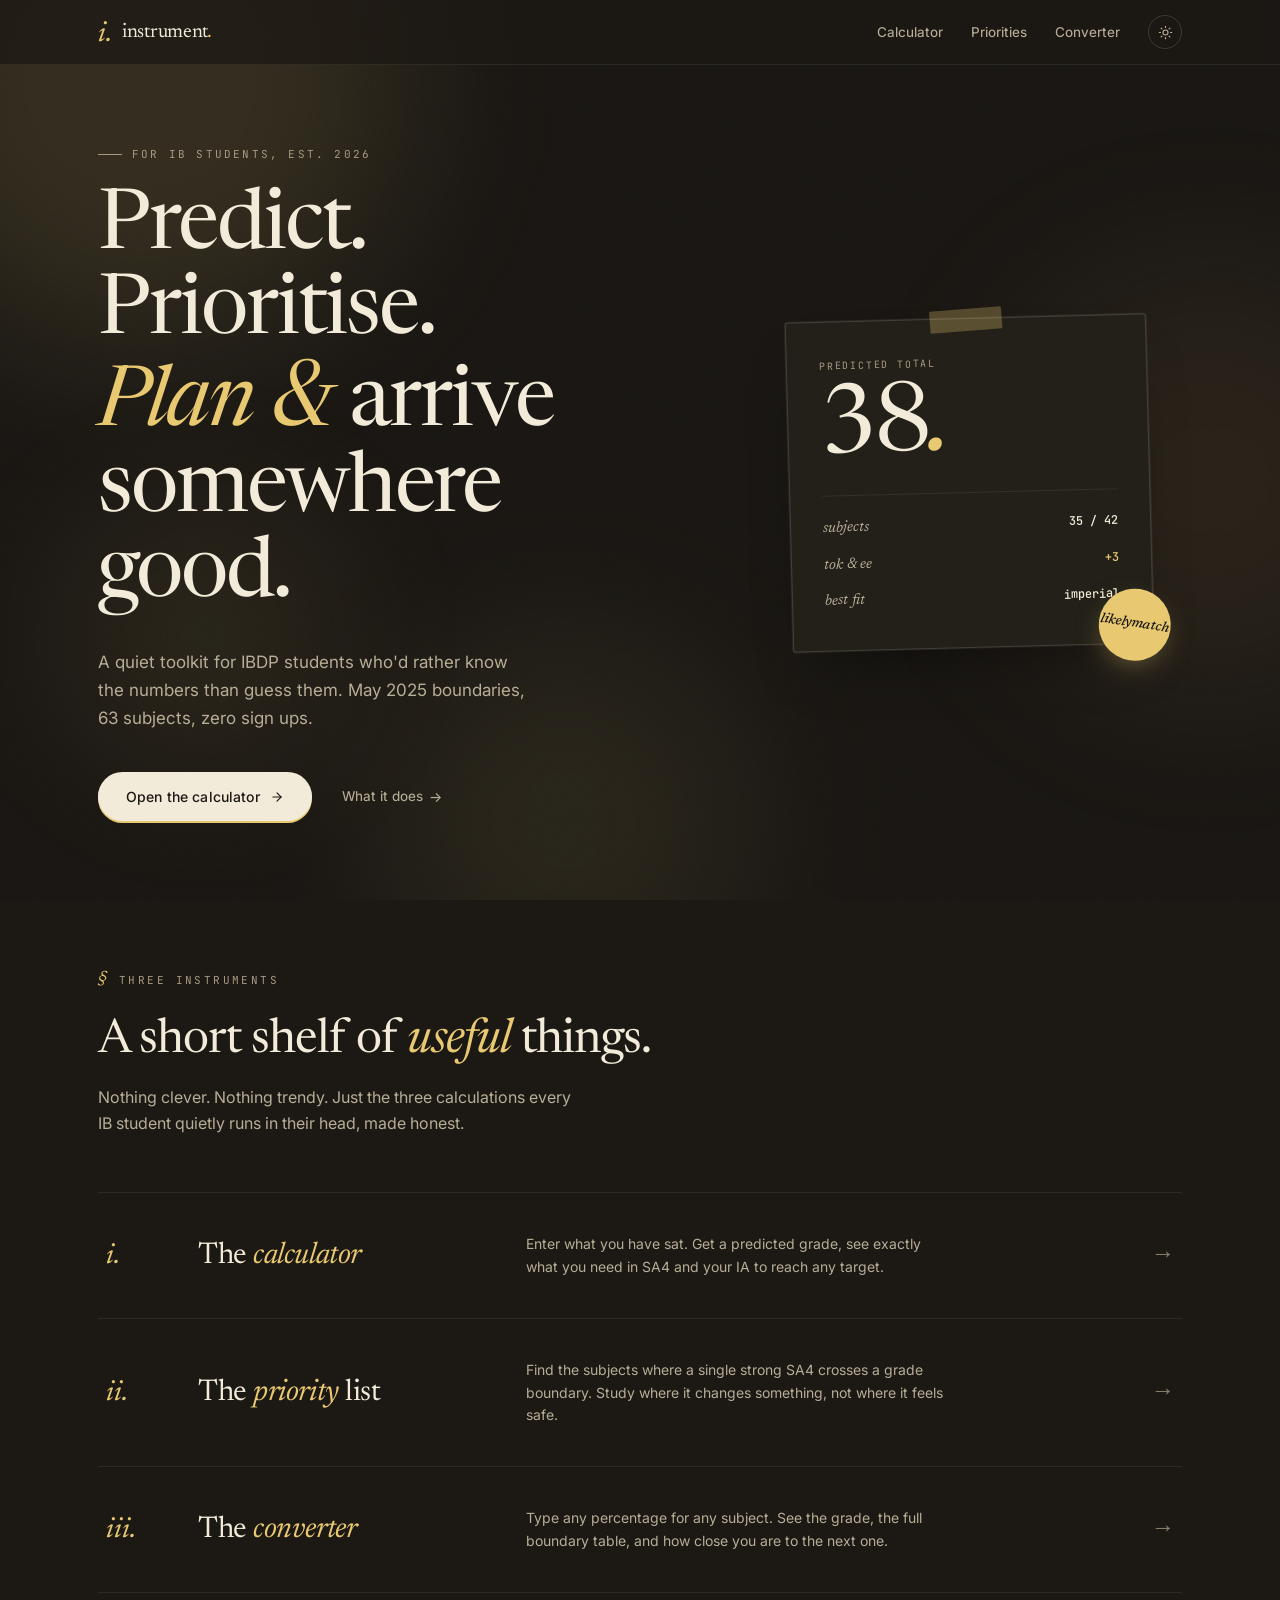
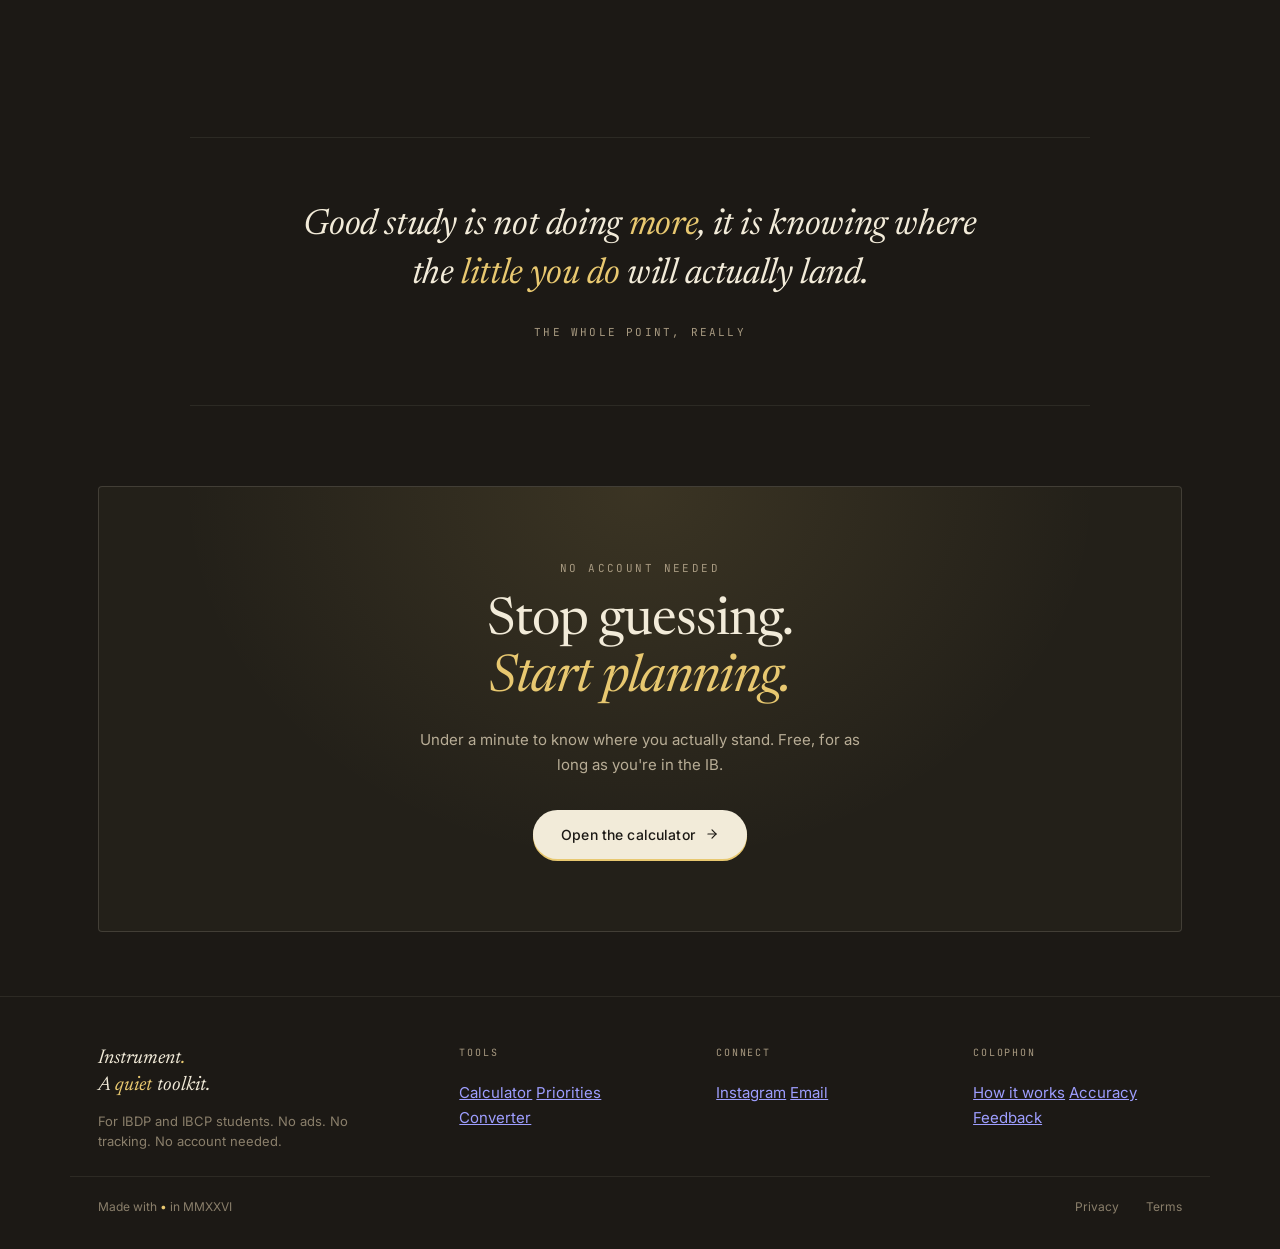
==== index.html @ 0a43d252 "Add files via upload" ====
<!DOCTYPE html>
<html lang="en" data-theme="dark">
<head>
<meta charset="UTF-8">
<meta name="viewport" content="width=device-width, initial-scale=1.0">
<link rel="icon" type="image/svg+xml" href="favicon.svg">
<meta name="theme-color" content="#1c1915">
<meta name="description" content="An IB toolkit. Predict your grades, find revision priorities, compare university fits.">
<meta property="og:title" content="Instrument - An IB toolkit">
<meta property="og:description" content="Predict your grades, find revision priorities, compare university fits.">
<meta property="og:type" content="website">
<title>Instrument - An IB toolkit</title>
<link rel="preconnect" href="https://fonts.googleapis.com">
<link href="https://fonts.googleapis.com/css2?family=Newsreader:ital,opsz,wght@0,6..72,300;0,6..72,400;0,6..72,500;1,6..72,400;1,6..72,500&family=Inter:wght@300;400;450;500;600&family=JetBrains+Mono:wght@400;500&display=swap" rel="stylesheet">
<style>
*{box-sizing:border-box;margin:0;padding:0}
html{scroll-behavior:smooth}

html[data-theme="dark"]{
  --bg:#1c1915;--bg2:#232019;--bg3:#2a261e;--bg-card:#232019;
  --ink:#f2ebd9;--ink2:#b8ad96;--ink3:#8a7f6b;--ink4:#5e5649;
  --accent:#e8c870;--accent-soft:#f0d590;
  --accent-bg:rgba(232,200,112,0.12);
  --muted:#a89a81;
  --line:rgba(242,235,217,0.08);--line2:rgba(242,235,217,0.15);
  --grain:0.35;
  --blob-a:rgba(232,200,112,0.14);
  --blob-b:rgba(196,150,90,0.1);
  --blob-c:rgba(255,220,140,0.08);
  color-scheme:dark;
}
html[data-theme="light"]{
  --bg:#f4efe4;--bg2:#ebe4d3;--bg3:#e1d9c3;--bg-card:#faf5e8;
  --ink:#1c1915;--ink2:#5c5442;--ink3:#8a7f6b;--ink4:#b8ad96;
  --accent:#8a6b14;--accent-soft:#a8851f;
  --accent-bg:rgba(138,107,20,0.1);
  --muted:#6c6450;
  --line:rgba(28,25,21,0.1);--line2:rgba(28,25,21,0.2);
  --grain:0.2;
  --blob-a:rgba(232,200,112,0.3);
  --blob-b:rgba(196,150,90,0.22);
  --blob-c:rgba(255,220,140,0.25);
  color-scheme:light;
}

body{
  background:var(--bg);
  color:var(--ink);
  font-family:'Inter',system-ui,sans-serif;
  font-size:15px;
  line-height:1.65;
  min-height:100vh;
  display:flex;
  flex-direction:column;
  overflow-x:hidden;
  -webkit-font-smoothing:antialiased;
  transition:background 0.4s ease, color 0.4s ease;
  position:relative;
}

/* Floating blurred gradient blobs */
.bg-blobs{
  position:fixed;
  inset:0;
  pointer-events:none;
  z-index:0;
  overflow:hidden;
}
.blob{
  position:absolute;
  border-radius:50%;
  filter:blur(80px);
  will-change:transform;
  transition:background 0.4s ease;
}
.blob-1{
  width:520px;height:520px;
  top:-180px;left:-120px;
  background:var(--blob-a);
  animation:float-1 22s ease-in-out infinite;
}
.blob-2{
  width:420px;height:420px;
  top:30%;right:-140px;
  background:var(--blob-b);
  animation:float-2 28s ease-in-out infinite;
}
.blob-3{
  width:360px;height:360px;
  bottom:-100px;left:30%;
  background:var(--blob-c);
  animation:float-3 25s ease-in-out infinite;
}
.blob-4{
  width:280px;height:280px;
  top:55%;left:5%;
  background:var(--blob-a);
  animation:float-4 30s ease-in-out infinite;
  opacity:0.7;
}

@keyframes float-1{
  0%,100%{transform:translate(0,0) scale(1)}
  33%{transform:translate(80px,60px) scale(1.08)}
  66%{transform:translate(-40px,100px) scale(0.95)}
}
@keyframes float-2{
  0%,100%{transform:translate(0,0) scale(1)}
  50%{transform:translate(-60px,80px) scale(1.12)}
}
@keyframes float-3{
  0%,100%{transform:translate(0,0) scale(1)}
  40%{transform:translate(60px,-40px) scale(1.1)}
  80%{transform:translate(-80px,20px) scale(0.92)}
}
@keyframes float-4{
  0%,100%{transform:translate(0,0) scale(1)}
  50%{transform:translate(100px,-60px) scale(1.05)}
}

/* Subtle grain overlay */
body::after{
  content:'';
  position:fixed;
  inset:0;
  background-image:url("data:image/svg+xml,%3Csvg xmlns='http://www.w3.org/2000/svg' width='200' height='200'%3E%3Cfilter id='n'%3E%3CfeTurbulence type='fractalNoise' baseFrequency='0.85' stitchTiles='stitch'/%3E%3CfeColorMatrix values='0 0 0 0 0 0 0 0 0 0 0 0 0 0 0 0 0 0 0.4 0'/%3E%3C/filter%3E%3Crect width='200' height='200' filter='url(%23n)'/%3E%3C/svg%3E");
  opacity:var(--grain);
  pointer-events:none;
  z-index:1;
  mix-blend-mode:overlay;
}

body>*{position:relative;z-index:2}

/* Nav */
nav{
  position:sticky;top:0;z-index:50;
  background:color-mix(in srgb,var(--bg) 75%,transparent);
  backdrop-filter:blur(20px) saturate(1.3);
  -webkit-backdrop-filter:blur(20px) saturate(1.3);
  border-bottom:1px solid var(--line);
  transition:background 0.4s ease;
}
.nav-inner{
  max-width:1140px;margin:0 auto;padding:0 1.75rem;
  height:64px;display:flex;align-items:center;justify-content:space-between;
}
.nav-brand{
  display:flex;align-items:center;gap:10px;
  text-decoration:none;color:var(--ink);
}
.nav-mark{
  font-family:'Newsreader',serif;
  font-size:28px;font-style:italic;font-weight:400;
  color:var(--accent);line-height:0.8;
  display:inline-block;
  transform:translateY(2px);
}
.nav-brand-text{
  font-family:'Newsreader',serif;
  font-size:20px;font-weight:400;letter-spacing:-0.015em;
}
.nav-brand-text em{
  font-style:italic;color:var(--accent);
}
.nav-right{display:flex;align-items:center;gap:1.75rem}
.nav-link{
  color:var(--ink2);text-decoration:none;
  font-size:13.5px;font-weight:450;
  transition:color .15s;
}
.nav-link:hover{color:var(--ink)}

/* Theme toggle */
.theme-toggle{
  width:34px;height:34px;border-radius:50%;
  background:transparent;
  border:1px solid var(--line2);
  color:var(--ink2);
  cursor:pointer;
  display:flex;align-items:center;justify-content:center;
  transition:all 0.2s;padding:0;
}
.theme-toggle:hover{
  background:var(--bg2);color:var(--ink);
  border-color:var(--ink3);
}
.theme-toggle:active{
  transform:scale(0.92);
}
.theme-toggle svg{width:15px;height:15px}
html[data-theme="dark"] .icon-sun{display:block}
html[data-theme="dark"] .icon-moon{display:none}
html[data-theme="light"] .icon-sun{display:none}
html[data-theme="light"] .icon-moon{display:block}

@media(max-width:700px){
  .nav-right{gap:1rem}
  .nav-link.hide-mobile{display:none}
}

main{flex:1}

/* Hero */
.hero{
  max-width:1140px;margin:0 auto;
  padding:5rem 1.75rem 3rem;
  display:grid;grid-template-columns:1.4fr 1fr;
  gap:4rem;align-items:center;
}
@media(max-width:860px){
  .hero{grid-template-columns:1fr;gap:3rem;padding-top:3rem}
}

.hero-eyebrow{
  font-family:'JetBrains Mono',monospace;
  font-size:11px;text-transform:uppercase;
  letter-spacing:0.2em;color:var(--muted);
  margin-bottom:1.5rem;
  display:flex;align-items:center;gap:10px;
}
.hero-eyebrow::before{
  content:'';width:24px;height:1px;background:var(--muted);
}

.hero-title{
  font-family:'Newsreader',serif;
  font-size:clamp(44px,6.5vw,84px);
  line-height:1.02;font-weight:400;
  letter-spacing:-0.025em;
  color:var(--ink);margin-bottom:1.75rem;
}
.hero-title em{font-style:italic;font-weight:400;color:var(--accent)}
.hero-title .amp{
  font-family:'Newsreader',serif;
  font-style:italic;color:var(--accent);font-size:1.1em;
}

.hero-sub{
  font-size:17px;color:var(--ink2);
  max-width:440px;line-height:1.65;
  margin-bottom:2.5rem;
}

.hero-actions{display:flex;align-items:center;gap:1.75rem;flex-wrap:wrap}

/* Buttons with pressed animation */
.btn-primary{
  display:inline-flex;align-items:center;gap:10px;
  padding:13px 28px;
  background:var(--ink);color:var(--bg);
  border-radius:100px;
  font-size:14px;font-weight:500;
  text-decoration:none;
  letter-spacing:0.01em;
  border:none;
  font-family:inherit;
  cursor:pointer;
  transition:transform 0.18s cubic-bezier(0.34, 1.56, 0.64, 1),
             background 0.2s ease,
             box-shadow 0.2s ease,
             color 0.2s ease;
  box-shadow:0 2px 0 0 var(--accent);
  position:relative;
}
.btn-primary:hover{
  background:var(--accent);color:var(--ink);
  transform:translateY(-2px);
  box-shadow:0 4px 0 0 var(--ink);
}
.btn-primary:active{
  transform:translateY(1px);
  box-shadow:0 0 0 0 var(--accent);
  transition-duration:0.08s;
}
.btn-primary svg{transition:transform 0.2s}
.btn-primary:hover svg{transform:translateX(3px)}

.btn-text{
  color:var(--ink2);
  font-size:13.5px;font-weight:450;
  text-decoration:none;
  display:inline-flex;align-items:center;gap:6px;
  padding:4px 2px;
  background:transparent;border:none;
  font-family:inherit;cursor:pointer;
  transition:color 0.15s, transform 0.15s;
}
.btn-text:hover{color:var(--ink)}
.btn-text:active{transform:scale(0.96)}
.btn-text::after{
  content:'→';font-size:14px;
  transition:transform 0.2s;
}
.btn-text:hover::after{transform:translateX(3px)}

/* Hero side: floating specimen card */
.hero-side{position:relative;padding:1rem 2rem}

.specimen{
  background:var(--bg-card);
  border:1px solid var(--line2);
  border-radius:3px;
  padding:2.25rem 2rem;
  position:relative;
  box-shadow:0 30px 60px -30px rgba(0,0,0,0.5),
             0 0 0 1px var(--line);
  transform:rotate(-1.5deg);
  transition:transform 0.4s cubic-bezier(0.34, 1.56, 0.64, 1);
}
.specimen:hover{transform:rotate(0deg) translateY(-4px)}

.specimen::before{
  content:'';
  position:absolute;
  top:-10px;left:50%;
  width:72px;height:22px;
  background:var(--accent);opacity:0.28;
  transform:translateX(-50%) rotate(-3deg);
  border-radius:1px;
}

.specimen-label{
  font-family:'JetBrains Mono',monospace;
  font-size:10px;text-transform:uppercase;
  letter-spacing:0.18em;color:var(--muted);
  margin-bottom:0.75rem;
}

.specimen-score{
  font-family:'Newsreader',serif;
  font-size:96px;font-weight:400;
  line-height:0.88;color:var(--ink);
  letter-spacing:-0.04em;
}
.specimen-score em{font-style:italic;color:var(--accent)}

.specimen-divider{
  border:none;border-top:1px solid var(--line);
  margin:1.5rem 0 1.25rem;
}
.specimen-rows{display:flex;flex-direction:column;gap:12px}
.specimen-row{
  display:flex;justify-content:space-between;
  align-items:baseline;
}
.specimen-row-label{
  color:var(--ink2);
  font-family:'Newsreader',serif;
  font-style:italic;font-size:15px;font-weight:400;
}
.specimen-row-value{
  font-family:'JetBrains Mono',monospace;
  font-size:12px;color:var(--ink);font-weight:500;
}
.specimen-row-value em{
  color:var(--accent);font-style:normal;
}

.specimen-stamp{
  position:absolute;
  bottom:-18px;right:-18px;
  background:var(--accent);color:#1c1915;
  width:72px;height:72px;border-radius:50%;
  display:flex;align-items:center;justify-content:center;
  font-family:'Newsreader',serif;font-style:italic;
  font-size:14px;font-weight:500;
  transform:rotate(10deg);
  line-height:1.1;text-align:center;padding:4px;
  box-shadow:0 10px 30px -10px rgba(232,200,112,0.5);
}

/* Features */
.features{
  max-width:1140px;margin:0 auto;
  padding:6rem 1.75rem 3rem;
}

.section-label{
  font-family:'JetBrains Mono',monospace;
  font-size:11px;text-transform:uppercase;
  letter-spacing:0.22em;color:var(--muted);
  margin-bottom:1.25rem;
  display:flex;align-items:center;gap:12px;
}
.section-label::before{
  content:'§';color:var(--accent);
  font-family:'Newsreader',serif;
  font-size:18px;font-style:italic;
  letter-spacing:0;
}
.section-title{
  font-family:'Newsreader',serif;
  font-size:clamp(32px,4.5vw,48px);
  line-height:1.1;letter-spacing:-0.02em;
  font-weight:400;max-width:640px;margin-bottom:1rem;
}
.section-title em{font-style:italic;color:var(--accent)}
.section-sub{
  font-size:16px;color:var(--ink2);
  max-width:480px;line-height:1.65;
  margin-bottom:3.5rem;
}

/* Feature rows - editorial list layout */
.feature-list{
  display:flex;flex-direction:column;
  border-top:1px solid var(--line);
}
.feature-row{
  display:grid;
  grid-template-columns:60px 1fr 2fr auto;
  gap:2rem;padding:2.5rem 0.5rem;
  border-bottom:1px solid var(--line);
  align-items:center;
  text-decoration:none;color:inherit;
  transition:padding 0.35s ease;
  position:relative;
}
.feature-row:hover{
  padding-left:1.25rem;
}
.feature-row::before{
  content:'';
  position:absolute;left:0;top:0;bottom:0;width:2px;
  background:var(--accent);
  transform:scaleY(0);transform-origin:center;
  transition:transform 0.35s cubic-bezier(0.4,0,0.2,1);
}
.feature-row:hover::before{transform:scaleY(1)}
.feature-row:active{
  padding-left:1rem;
  transition-duration:0.08s;
}

@media(max-width:740px){
  .feature-row{
    grid-template-columns:auto 1fr;
    gap:0.75rem 1rem;
  }
  .feature-row .feat-desc{grid-column:1/-1}
  .feature-row .feat-arrow{grid-row:1;grid-column:2;justify-self:end}
}

.feat-num{
  font-family:'Newsreader',serif;
  font-style:italic;font-weight:400;
  font-size:28px;color:var(--accent);
  line-height:1;
}
.feat-title{
  font-family:'Newsreader',serif;
  font-size:clamp(22px,2.5vw,30px);
  font-weight:400;line-height:1.15;
  letter-spacing:-0.015em;
}
.feat-title em{font-style:italic;color:var(--accent)}
.feat-desc{
  font-size:14px;color:var(--ink2);
  line-height:1.6;max-width:420px;
}
.feat-arrow{
  color:var(--ink3);
  font-family:'Newsreader',serif;
  font-size:24px;font-style:italic;
  transition:color 0.25s,transform 0.25s;
}
.feature-row:hover .feat-arrow{
  color:var(--accent);
  transform:translateX(6px);
}

/* Aphorism strip */
.aphorism{
  max-width:900px;margin:6rem auto 0;
  padding:4rem 2rem;text-align:center;
  border-top:1px solid var(--line);
  border-bottom:1px solid var(--line);
}
.aphorism-quote{
  font-family:'Newsreader',serif;
  font-style:italic;font-weight:400;
  font-size:clamp(24px,3.5vw,36px);
  line-height:1.35;color:var(--ink);
  letter-spacing:-0.01em;
  max-width:720px;margin:0 auto 1.5rem;
}
.aphorism-quote em{color:var(--accent)}
.aphorism-attr{
  font-family:'JetBrains Mono',monospace;
  font-size:11px;text-transform:uppercase;
  letter-spacing:0.2em;color:var(--muted);
}

/* Bottom CTA */
.bottom-cta{
  max-width:1140px;margin:5rem auto 4rem;
  padding:0 1.75rem;
}
.bottom-cta-inner{
  background:var(--bg-card);
  border:1px solid var(--line2);
  border-radius:4px;
  padding:4.5rem 3rem;
  text-align:center;
  position:relative;overflow:hidden;
}
.bottom-cta-inner::before{
  content:'';
  position:absolute;inset:0;
  background:radial-gradient(ellipse at top,var(--accent-bg),transparent 60%);
  pointer-events:none;
}
.bottom-cta-eyebrow{
  font-family:'JetBrains Mono',monospace;
  font-size:11px;text-transform:uppercase;
  letter-spacing:0.22em;color:var(--muted);
  margin-bottom:1rem;position:relative;
}
.bottom-cta-title{
  font-family:'Newsreader',serif;
  font-size:clamp(32px,5vw,52px);
  line-height:1.1;letter-spacing:-0.02em;
  font-weight:400;margin-bottom:1.25rem;
  position:relative;
}
.bottom-cta-title em{font-style:italic;color:var(--accent)}
.bottom-cta-sub{
  color:var(--ink2);font-size:15px;
  max-width:440px;margin:0 auto 2rem;
  position:relative;
}

/* Footer */
footer{
  background:var(--bg);
  border-top:1px solid var(--line);
  margin-top:auto;
  position:relative;z-index:2;
}
.foot-inner{
  max-width:1140px;margin:0 auto;
  padding:3rem 1.75rem 1.5rem;
  display:grid;
  grid-template-columns:1.5fr 1fr 1fr 1fr;
  gap:3rem;
}
@media(max-width:720px){
  .foot-inner{grid-template-columns:1fr 1fr;gap:2.5rem 1.5rem}
}
.foot-brand{
  font-family:'Newsreader',serif;
  font-style:italic;font-size:20px;
  line-height:1.35;color:var(--ink);
  margin-bottom:0.75rem;
  max-width:280px;
}
.foot-brand em{color:var(--accent)}
.foot-brand-sub{
  font-size:13px;color:var(--ink3);
  line-height:1.6;max-width:280px;
}

.foot-col-title{
  font-family:'JetBrains Mono',monospace;
  font-size:10px;text-transform:uppercase;
  letter-spacing:0.18em;color:var(--muted);
  margin-bottom:1.25rem;
}
.foot-col a{
  display:block;font-size:14px;
  color:var(--ink);text-decoration:none;
  margin-bottom:0.75rem;
  transition:color .15s, transform .15s;
}
.foot-col a:hover{color:var(--accent)}
.foot-col a:active{transform:scale(0.97)}

.foot-bottom{
  max-width:1140px;margin:0 auto;
  padding:1.25rem 1.75rem 2rem;
  border-top:1px solid var(--line);
  display:flex;justify-content:space-between;
  align-items:center;flex-wrap:wrap;gap:1rem;
  font-size:12px;color:var(--ink3);
}
.foot-bottom a{
  color:var(--ink3);text-decoration:none;
  margin-left:1.5rem;
}
.foot-bottom a:hover{color:var(--ink)}

@keyframes pulse-dot{
  0%,100%{opacity:1;transform:scale(1)}
  50%{opacity:0.6;transform:scale(1.3)}
}
.heart{
  color:var(--accent);
  display:inline-block;
  animation:pulse-dot 1.8s ease-in-out infinite;
}
</style>
</head>
<body>

<div class="bg-blobs">
  <div class="blob blob-1"></div>
  <div class="blob blob-2"></div>
  <div class="blob blob-3"></div>
  <div class="blob blob-4"></div>
</div>

<nav>
  <div class="nav-inner">
    <a href="index.html" class="nav-brand">
      <span class="nav-mark">i.</span>
      <span class="nav-brand-text">instrument<em>.</em></span>
    </a>
    <div class="nav-right">
      <a href="calculator.html" class="nav-link hide-mobile">Calculator</a>
      <a href="priorities.html" class="nav-link hide-mobile">Priorities</a>
      <a href="converter.html" class="nav-link hide-mobile">Converter</a>
      <button class="theme-toggle" onclick="toggleTheme()" aria-label="Toggle theme">
        <svg class="icon-sun" viewBox="0 0 24 24" fill="none" stroke="currentColor" stroke-width="1.8" stroke-linecap="round">
          <circle cx="12" cy="12" r="4"/>
          <path d="M12 2v2M12 20v2M4.93 4.93l1.41 1.41M17.66 17.66l1.41 1.41M2 12h2M20 12h2M4.93 19.07l1.41-1.41M17.66 6.34l1.41-1.41"/>
        </svg>
        <svg class="icon-moon" viewBox="0 0 24 24" fill="none" stroke="currentColor" stroke-width="1.8" stroke-linecap="round" stroke-linejoin="round">
          <path d="M21 12.79A9 9 0 1 1 11.21 3 7 7 0 0 0 21 12.79z"/>
        </svg>
      </button>
    </div>
  </div>
</nav>

<main>

  <section class="hero">
    <div>
      <div class="hero-eyebrow">For IB students, est. 2026</div>
      <h1 class="hero-title">
        Predict. Prioritise.<br>
        <em>Plan</em> <span class="amp">&amp;</span> arrive<br>
        somewhere good.
      </h1>
      <p class="hero-sub">A quiet toolkit for IBDP students who'd rather know the numbers than guess them. May 2025 boundaries, 63 subjects, zero sign ups.</p>
      <div class="hero-actions">
        <a href="calculator.html" class="btn-primary">
          Open the calculator
          <svg width="14" height="14" viewBox="0 0 24 24" fill="none" stroke="currentColor" stroke-width="2" stroke-linecap="round"><line x1="5" y1="12" x2="19" y2="12"/><polyline points="12 5 19 12 12 19"/></svg>
        </a>
        <a href="#what-it-does" class="btn-text">What it does</a>
      </div>
    </div>

    <div class="hero-side">
      <div class="specimen">
        <div class="specimen-label">Predicted Total</div>
        <div class="specimen-score">38<em>.</em></div>
        <hr class="specimen-divider">
        <div class="specimen-rows">
          <div class="specimen-row">
            <span class="specimen-row-label">subjects</span>
            <span class="specimen-row-value">35 / 42</span>
          </div>
          <div class="specimen-row">
            <span class="specimen-row-label">tok &amp; ee</span>
            <span class="specimen-row-value"><em>+3</em></span>
          </div>
          <div class="specimen-row">
            <span class="specimen-row-label">best fit</span>
            <span class="specimen-row-value">imperial</span>
          </div>
        </div>
        <div class="specimen-stamp">likely<br><em>match</em></div>
      </div>
    </div>
  </section>

  <section class="features" id="what-it-does">
    <div class="section-label">Three instruments</div>
    <h2 class="section-title">A short shelf of <em>useful</em> things.</h2>
    <p class="section-sub">Nothing clever. Nothing trendy. Just the three calculations every IB student quietly runs in their head, made honest.</p>

    <div class="feature-list">
      <a href="calculator.html" class="feature-row">
        <div class="feat-num">i.</div>
        <div class="feat-title">The <em>calculator</em></div>
        <div class="feat-desc">Enter what you have sat. Get a predicted grade, see exactly what you need in SA4 and your IA to reach any target.</div>
        <div class="feat-arrow">&rarr;</div>
      </a>
      <a href="priorities.html" class="feature-row">
        <div class="feat-num">ii.</div>
        <div class="feat-title">The <em>priority</em> list</div>
        <div class="feat-desc">Find the subjects where a single strong SA4 crosses a grade boundary. Study where it changes something, not where it feels safe.</div>
        <div class="feat-arrow">&rarr;</div>
      </a>
      <a href="converter.html" class="feature-row">
        <div class="feat-num">iii.</div>
        <div class="feat-title">The <em>converter</em></div>
        <div class="feat-desc">Type any percentage for any subject. See the grade, the full boundary table, and how close you are to the next one.</div>
        <div class="feat-arrow">&rarr;</div>
      </a>
    </div>
  </section>

  <section class="aphorism">
    <p class="aphorism-quote">
      Good study is not doing <em>more</em>, it is knowing where the <em>little you do</em> will actually land.
    </p>
    <div class="aphorism-attr">the whole point, really</div>
  </section>

  <section class="bottom-cta">
    <div class="bottom-cta-inner">
      <div class="bottom-cta-eyebrow">No account needed</div>
      <h2 class="bottom-cta-title">Stop guessing.<br><em>Start planning.</em></h2>
      <p class="bottom-cta-sub">Under a minute to know where you actually stand. Free, for as long as you're in the IB.</p>
      <a href="calculator.html" class="btn-primary">
        Open the calculator
        <svg width="14" height="14" viewBox="0 0 24 24" fill="none" stroke="currentColor" stroke-width="2" stroke-linecap="round"><line x1="5" y1="12" x2="19" y2="12"/><polyline points="12 5 19 12 12 19"/></svg>
      </a>
    </div>
  </section>

</main>

<footer>
  <div class="foot-inner">
    <div>
      <div class="foot-brand">Instrument<em>.</em><br>A <em>quiet</em> toolkit.</div>
      <div class="foot-brand-sub">For IBDP and IBCP students. No ads. No tracking. No account needed.</div>
    </div>
    <div>
      <div class="foot-col-title">Tools</div>
      <div>
        <a href="calculator.html">Calculator</a>
        <a href="priorities.html">Priorities</a>
        <a href="converter.html">Converter</a>
      </div>
    </div>
    <div>
      <div class="foot-col-title">Connect</div>
      <div>
        <a href="https://instagram.com/akshajvelpula" target="_blank" rel="noopener">Instagram</a>
        <a href="mailto:akshajvelpula@gmail.com">Email</a>
      </div>
    </div>
    <div>
      <div class="foot-col-title">Colophon</div>
      <div>
        <a href="#">How it works</a>
        <a href="#">Accuracy</a>
        <a href="#">Feedback</a>
      </div>
    </div>
  </div>
  <div class="foot-bottom">
    <div>Made with <span class="heart">&bull;</span> in MMXXVI</div>
    <div>
      <a href="#">Privacy</a>
      <a href="#">Terms</a>
    </div>
  </div>
</footer>

<script>
function toggleTheme(){
  const html = document.documentElement;
  const current = html.getAttribute('data-theme');
  const next = current === 'dark' ? 'light' : 'dark';
  html.setAttribute('data-theme', next);
  try { localStorage.setItem('theme', next); } catch(e){}

  /* Update the meta theme-color */
  const meta = document.querySelector('meta[name="theme-color"]');
  if (meta) meta.setAttribute('content', next === 'dark' ? '#1c1915' : '#f4efe4');
}

/* Load saved theme */
try {
  const saved = localStorage.getItem('theme');
  if (saved === 'light' || saved === 'dark') {
    document.documentElement.setAttribute('data-theme', saved);
  }
} catch(e){}
</script>
</body>
</html>
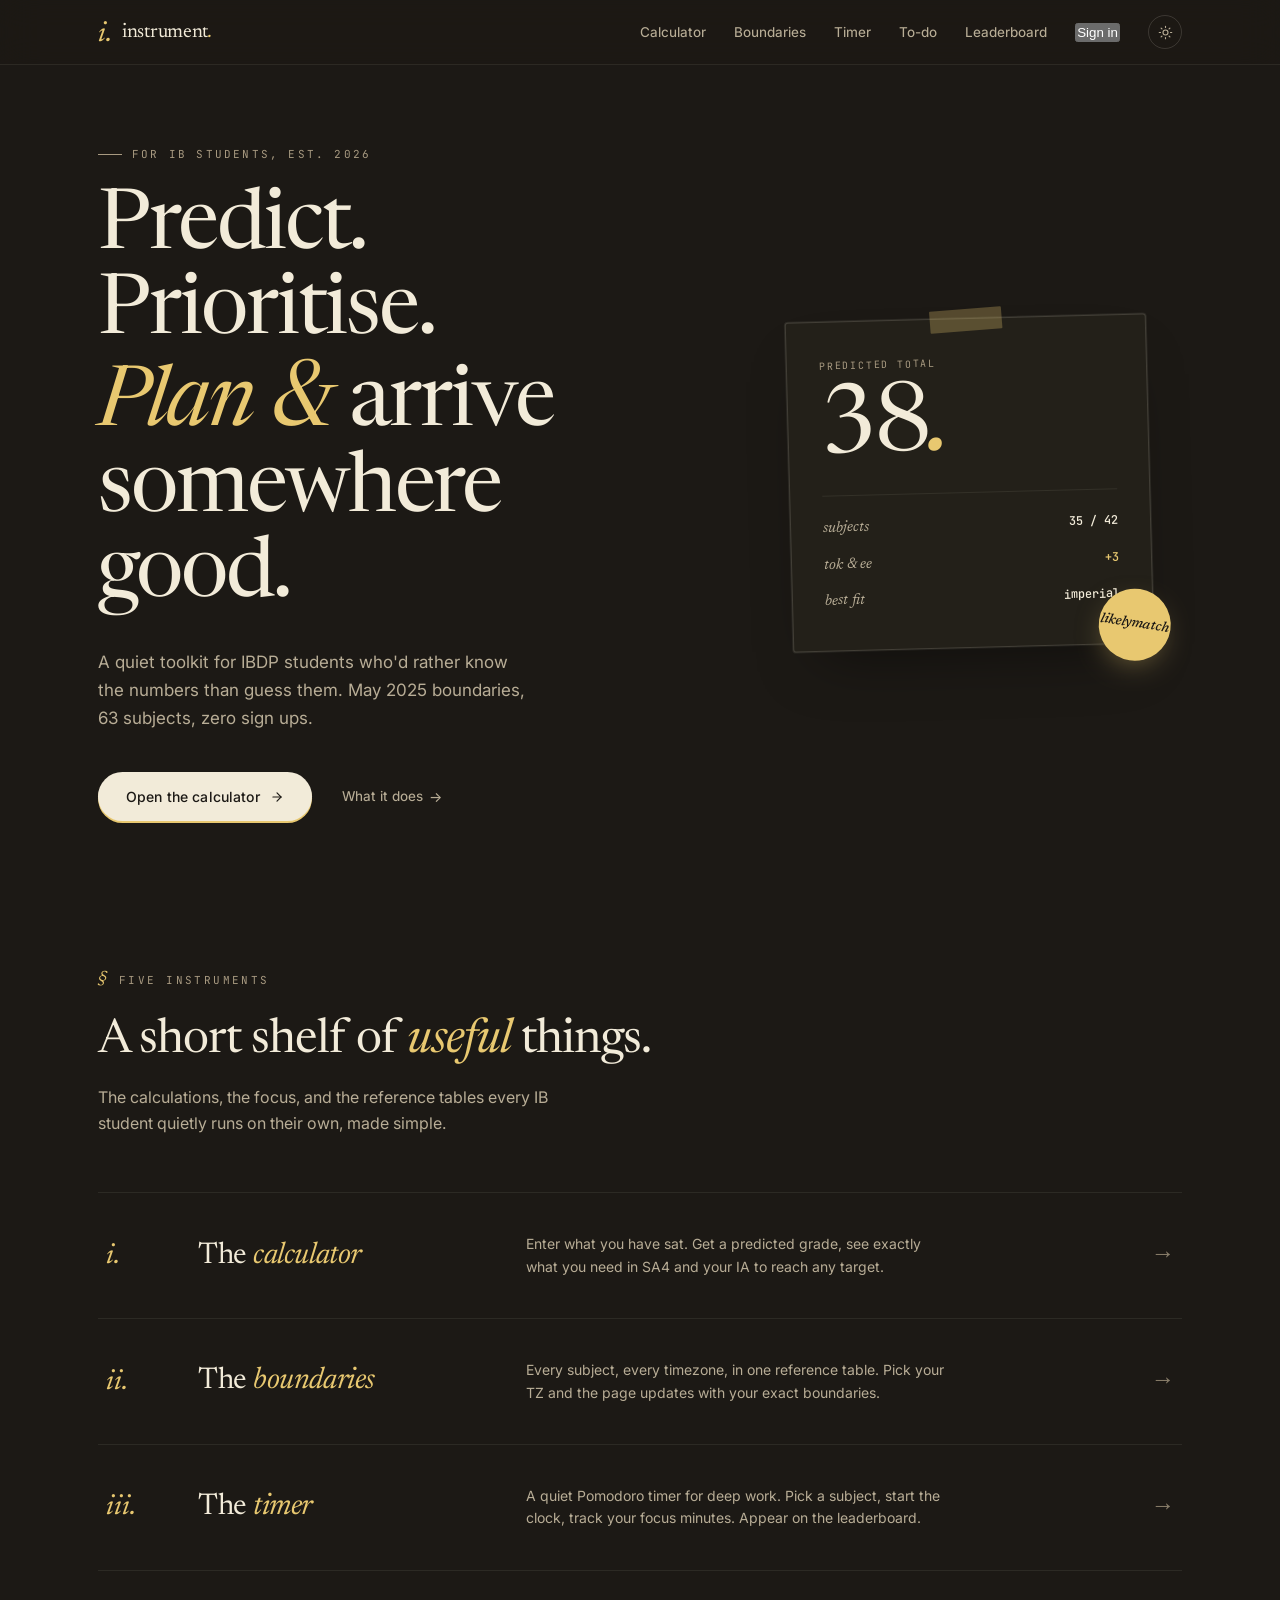
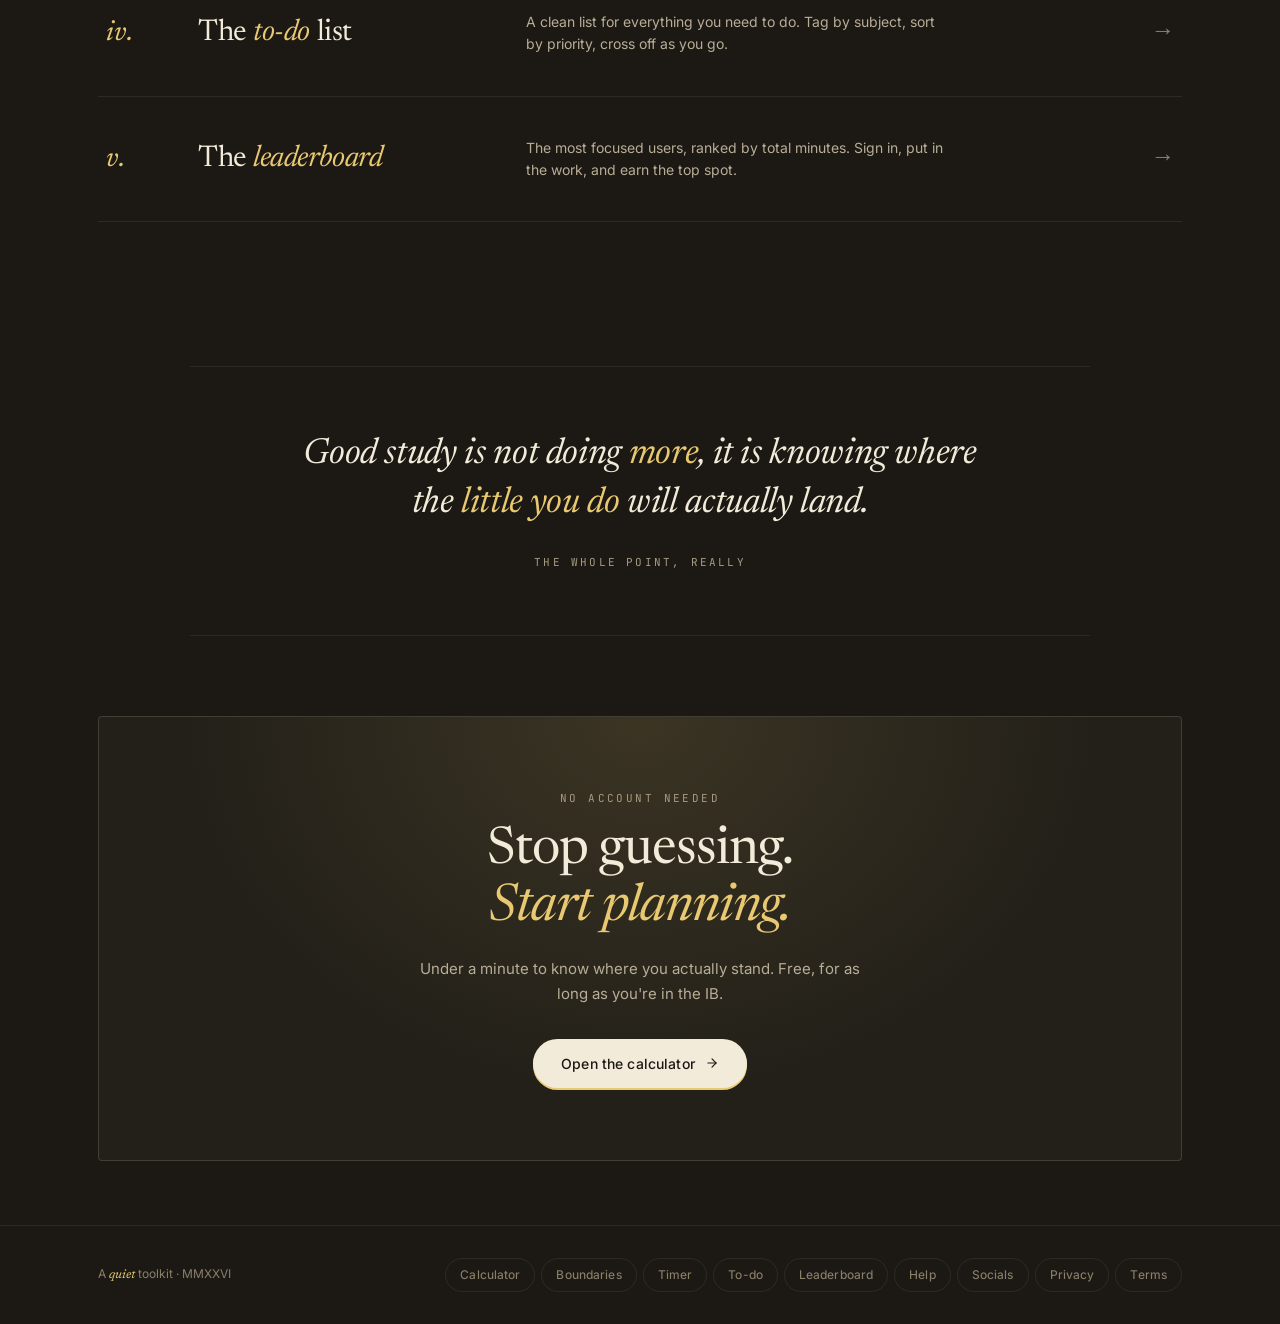
==== commit 555ca044: "Add files via upload" ====
--- a/index.html
+++ b/index.html
@@ -5,9 +5,9 @@
 <meta name="viewport" content="width=device-width, initial-scale=1.0">
 <link rel="icon" type="image/svg+xml" href="favicon.svg">
 <meta name="theme-color" content="#1c1915">
-<meta name="description" content="An IB toolkit. Predict your grades, find revision priorities, compare university fits.">
+<meta name="description" content="An IB toolkit. Predict your grades, time your study sessions, and practise past papers.">
 <meta property="og:title" content="Instrument - An IB toolkit">
-<meta property="og:description" content="Predict your grades, find revision priorities, compare university fits.">
+<meta property="og:description" content="Predict your grades, time your study sessions, and practise past papers.">
 <meta property="og:type" content="website">
 <title>Instrument - An IB toolkit</title>
 <link rel="preconnect" href="https://fonts.googleapis.com">
@@ -58,63 +58,21 @@
   position:relative;
 }
 
-/* Floating blurred gradient blobs */
-.bg-blobs{
-  position:fixed;
-  inset:0;
-  pointer-events:none;
-  z-index:0;
-  overflow:hidden;
-}
-.blob{
-  position:absolute;
-  border-radius:50%;
-  filter:blur(80px);
-  will-change:transform;
-  transition:background 0.4s ease;
-}
-.blob-1{
-  width:520px;height:520px;
-  top:-180px;left:-120px;
-  background:var(--blob-a);
-  animation:float-1 22s ease-in-out infinite;
-}
-.blob-2{
-  width:420px;height:420px;
-  top:30%;right:-140px;
-  background:var(--blob-b);
-  animation:float-2 28s ease-in-out infinite;
-}
-.blob-3{
-  width:360px;height:360px;
-  bottom:-100px;left:30%;
-  background:var(--blob-c);
-  animation:float-3 25s ease-in-out infinite;
-}
-.blob-4{
-  width:280px;height:280px;
-  top:55%;left:5%;
-  background:var(--blob-a);
-  animation:float-4 30s ease-in-out infinite;
-  opacity:0.7;
-}
-
-@keyframes float-1{
-  0%,100%{transform:translate(0,0) scale(1)}
-  33%{transform:translate(80px,60px) scale(1.08)}
-  66%{transform:translate(-40px,100px) scale(0.95)}
-}
-@keyframes float-2{
-  0%,100%{transform:translate(0,0) scale(1)}
-  50%{transform:translate(-60px,80px) scale(1.12)}
-}
-@keyframes float-3{
-  0%,100%{transform:translate(0,0) scale(1)}
-  40%{transform:translate(60px,-40px) scale(1.1)}
-  80%{transform:translate(-80px,20px) scale(0.92)}
-}
-@keyframes float-4{
-  0%,100%{transform:translate(0,0) scale(1)}
+/* Sharp streak lines, 15s recurrence, different directions */
+.bg-stars{position:fixed;inset:0;pointer-events:none;z-index:0;overflow:hidden}
+.star{position:absolute;will-change:transform,opacity;opacity:0;height:2px;border-radius:100px}
+.star::before{content:'';position:absolute;inset:0;background:linear-gradient(90deg,transparent 0%,rgba(232,200,112,0) 8%,rgba(232,200,112,0.9) 50%,rgba(255,220,140,0) 92%,transparent 100%);filter:blur(0.5px);border-radius:100px}
+html[data-theme="light"] .star::before{background:linear-gradient(90deg,transparent 0%,rgba(138,107,20,0) 8%,rgba(138,107,20,0.75) 50%,rgba(168,133,31,0) 92%,transparent 100%)}
+.star-1{width:320px;top:12%;left:-340px;animation:streak-1 15s linear infinite;animation-delay:0s}
+.star-2{width:260px;top:68%;left:-340px;animation:streak-2 15s linear infinite;animation-delay:-3s}
+.star-3{width:360px;top:30%;left:calc(100vw + 360px);animation:streak-3 15s linear infinite;animation-delay:-6s}
+.star-4{width:220px;top:85%;left:-340px;animation:streak-4 15s linear infinite;animation-delay:-9s}
+.star-5{width:300px;top:48%;left:calc(100vw + 360px);animation:streak-5 15s linear infinite;animation-delay:-12s}
+@keyframes streak-1{0%{transform:translate(0,0) rotate(-5deg);opacity:0}6%{opacity:0}10%{opacity:1}16%{opacity:1}22%{opacity:0}100%{transform:translate(calc(100vw + 700px),-8vh) rotate(-5deg);opacity:0}}
+@keyframes streak-2{0%{transform:translate(0,0) rotate(-12deg);opacity:0}6%{opacity:0}10%{opacity:1}16%{opacity:1}22%{opacity:0}100%{transform:translate(calc(100vw + 700px),-24vh) rotate(-12deg);opacity:0}}
+@keyframes streak-3{0%{transform:translate(0,0) rotate(188deg);opacity:0}6%{opacity:0}10%{opacity:1}16%{opacity:1}22%{opacity:0}100%{transform:translate(calc(-100vw - 700px),12vh) rotate(188deg);opacity:0}}
+@keyframes streak-4{0%{transform:translate(0,0) rotate(-18deg);opacity:0}6%{opacity:0}10%{opacity:1}16%{opacity:1}22%{opacity:0}100%{transform:translate(calc(100vw + 700px),-32vh) rotate(-18deg);opacity:0}}
+@keyframes streak-5{0%{transform:translate(0,0) rotate(175deg);opacity:0}6%{opacity:0}10%{opacity:1}16%{opacity:1}22%{opacity:0}100%{transform:translate(calc(-100vw - 700px),-6vh) rotate(175deg);opacity:0}}10%{opacity:1}90%{opacity:1}100%{transform:translate(140vw,10vh) scale(1.3);opacity:0}}
   50%{transform:translate(100px,-60px) scale(1.05)}
 }
 
@@ -148,7 +106,11 @@
 .nav-brand{
   display:flex;align-items:center;gap:10px;
   text-decoration:none;color:var(--ink);
-}
+  padding:6px 10px;margin:-6px -10px;border-radius:12px;
+  transition:background 0.15s,transform 0.18s cubic-bezier(0.34,1.56,0.64,1);
+}
+.nav-brand:hover{background:var(--bg2)}
+.nav-brand:active{transform:scale(0.94);transition-duration:0.06s}
 .nav-mark{
   font-family:'Newsreader',serif;
   font-size:28px;font-style:italic;font-weight:400;
@@ -532,82 +494,26 @@
 }
 
 /* Footer */
-footer{
-  background:var(--bg);
-  border-top:1px solid var(--line);
-  margin-top:auto;
-  position:relative;z-index:2;
-}
-.foot-inner{
-  max-width:1140px;margin:0 auto;
-  padding:3rem 1.75rem 1.5rem;
-  display:grid;
-  grid-template-columns:1.5fr 1fr 1fr 1fr;
-  gap:3rem;
-}
-@media(max-width:720px){
-  .foot-inner{grid-template-columns:1fr 1fr;gap:2.5rem 1.5rem}
-}
-.foot-brand{
-  font-family:'Newsreader',serif;
-  font-style:italic;font-size:20px;
-  line-height:1.35;color:var(--ink);
-  margin-bottom:0.75rem;
-  max-width:280px;
-}
-.foot-brand em{color:var(--accent)}
-.foot-brand-sub{
-  font-size:13px;color:var(--ink3);
-  line-height:1.6;max-width:280px;
-}
-
-.foot-col-title{
-  font-family:'JetBrains Mono',monospace;
-  font-size:10px;text-transform:uppercase;
-  letter-spacing:0.18em;color:var(--muted);
-  margin-bottom:1.25rem;
-}
-.foot-col a{
-  display:block;font-size:14px;
-  color:var(--ink);text-decoration:none;
-  margin-bottom:0.75rem;
-  transition:color .15s, transform .15s;
-}
-.foot-col a:hover{color:var(--accent)}
-.foot-col a:active{transform:scale(0.97)}
-
-.foot-bottom{
-  max-width:1140px;margin:0 auto;
-  padding:1.25rem 1.75rem 2rem;
-  border-top:1px solid var(--line);
-  display:flex;justify-content:space-between;
-  align-items:center;flex-wrap:wrap;gap:1rem;
-  font-size:12px;color:var(--ink3);
-}
-.foot-bottom a{
-  color:var(--ink3);text-decoration:none;
-  margin-left:1.5rem;
-}
-.foot-bottom a:hover{color:var(--ink)}
-
-@keyframes pulse-dot{
-  0%,100%{opacity:1;transform:scale(1)}
-  50%{opacity:0.6;transform:scale(1.3)}
-}
-.heart{
-  color:var(--accent);
-  display:inline-block;
-  animation:pulse-dot 1.8s ease-in-out infinite;
-}
+footer{background:var(--bg);border-top:1px solid var(--line);margin-top:auto;position:relative;z-index:2}
+.foot-inner{max-width:1140px;margin:0 auto;padding:2rem 1.75rem;display:flex;align-items:center;justify-content:space-between;flex-wrap:wrap;gap:1rem}
+.foot-tag{font-size:12px;color:var(--ink3)}
+.foot-tag em{font-family:'Newsreader',serif;font-style:italic;color:var(--accent)}
+.foot-links{display:flex;gap:6px;flex-wrap:wrap}
+.foot-pill{display:inline-flex;align-items:center;padding:6px 14px;border-radius:100px;border:1px solid var(--line);background:transparent;color:var(--ink3);font-size:12px;font-family:'Inter',sans-serif;font-weight:450;text-decoration:none;cursor:pointer;transition:all 0.15s;letter-spacing:0.01em}
+.foot-pill:hover{background:var(--bg2);color:var(--ink);border-color:var(--line2)}
+.foot-pill:active{transform:scale(0.95);transition-duration:0.06s}
+@keyframes pulse-dot{0%,100%{opacity:1;transform:scale(1)}50%{opacity:0.6;transform:scale(1.3)}}
+.heart{color:var(--accent);display:inline-block;animation:pulse-dot 1.8s ease-in-out infinite}
 </style>
 </head>
 <body>
 
-<div class="bg-blobs">
-  <div class="blob blob-1"></div>
-  <div class="blob blob-2"></div>
-  <div class="blob blob-3"></div>
-  <div class="blob blob-4"></div>
+<div class="bg-stars">
+  <div class="star star-1"></div>
+  <div class="star star-2"></div>
+  <div class="star star-3"></div>
+  <div class="star star-4"></div>
+  <div class="star star-5"></div>
 </div>
 
 <nav>
@@ -618,8 +524,11 @@
     </a>
     <div class="nav-right">
       <a href="calculator.html" class="nav-link hide-mobile">Calculator</a>
-      <a href="priorities.html" class="nav-link hide-mobile">Priorities</a>
-      <a href="converter.html" class="nav-link hide-mobile">Converter</a>
+      <a href="boundaries.html" class="nav-link hide-mobile">Boundaries</a>
+      <a href="timer.html" class="nav-link hide-mobile">Timer</a>
+      <a href="todo.html" class="nav-link hide-mobile">To-do</a>
+      <a href="leaderboard.html" class="nav-link hide-mobile">Leaderboard</a>
+      <button class="nav-signin" id="navSignin" onclick="openAuthModal()" aria-label="Sign in"><span class="signin-dot"></span><span id="navSigninLabel">Sign in</span></button>
       <button class="theme-toggle" onclick="toggleTheme()" aria-label="Toggle theme">
         <svg class="icon-sun" viewBox="0 0 24 24" fill="none" stroke="currentColor" stroke-width="1.8" stroke-linecap="round">
           <circle cx="12" cy="12" r="4"/>
@@ -678,9 +587,9 @@
   </section>
 
   <section class="features" id="what-it-does">
-    <div class="section-label">Three instruments</div>
+    <div class="section-label">Five instruments</div>
     <h2 class="section-title">A short shelf of <em>useful</em> things.</h2>
-    <p class="section-sub">Nothing clever. Nothing trendy. Just the three calculations every IB student quietly runs in their head, made honest.</p>
+    <p class="section-sub">The calculations, the focus, and the reference tables every IB student quietly runs on their own, made simple.</p>
 
     <div class="feature-list">
       <a href="calculator.html" class="feature-row">
@@ -689,16 +598,28 @@
         <div class="feat-desc">Enter what you have sat. Get a predicted grade, see exactly what you need in SA4 and your IA to reach any target.</div>
         <div class="feat-arrow">&rarr;</div>
       </a>
-      <a href="priorities.html" class="feature-row">
+      <a href="boundaries.html" class="feature-row">
         <div class="feat-num">ii.</div>
-        <div class="feat-title">The <em>priority</em> list</div>
-        <div class="feat-desc">Find the subjects where a single strong SA4 crosses a grade boundary. Study where it changes something, not where it feels safe.</div>
+        <div class="feat-title">The <em>boundaries</em></div>
+        <div class="feat-desc">Every subject, every timezone, in one reference table. Pick your TZ and the page updates with your exact boundaries.</div>
         <div class="feat-arrow">&rarr;</div>
       </a>
-      <a href="converter.html" class="feature-row">
+      <a href="timer.html" class="feature-row">
         <div class="feat-num">iii.</div>
-        <div class="feat-title">The <em>converter</em></div>
-        <div class="feat-desc">Type any percentage for any subject. See the grade, the full boundary table, and how close you are to the next one.</div>
+        <div class="feat-title">The <em>timer</em></div>
+        <div class="feat-desc">A quiet Pomodoro timer for deep work. Pick a subject, start the clock, track your focus minutes. Appear on the leaderboard.</div>
+        <div class="feat-arrow">&rarr;</div>
+      </a>
+      <a href="todo.html" class="feature-row">
+        <div class="feat-num">iv.</div>
+        <div class="feat-title">The <em>to-do</em> list</div>
+        <div class="feat-desc">A clean list for everything you need to do. Tag by subject, sort by priority, cross off as you go.</div>
+        <div class="feat-arrow">&rarr;</div>
+      </a>
+      <a href="leaderboard.html" class="feature-row">
+        <div class="feat-num">v.</div>
+        <div class="feat-title">The <em>leaderboard</em></div>
+        <div class="feat-desc">The most focused users, ranked by total minutes. Sign in, put in the work, and earn the top spot.</div>
         <div class="feat-arrow">&rarr;</div>
       </a>
     </div>
@@ -727,39 +648,17 @@
 
 <footer>
   <div class="foot-inner">
-    <div>
-      <div class="foot-brand">Instrument<em>.</em><br>A <em>quiet</em> toolkit.</div>
-      <div class="foot-brand-sub">For IBDP and IBCP students. No ads. No tracking. No account needed.</div>
-    </div>
-    <div>
-      <div class="foot-col-title">Tools</div>
-      <div>
-        <a href="calculator.html">Calculator</a>
-        <a href="priorities.html">Priorities</a>
-        <a href="converter.html">Converter</a>
-      </div>
-    </div>
-    <div>
-      <div class="foot-col-title">Connect</div>
-      <div>
-        <a href="https://instagram.com/akshajvelpula" target="_blank" rel="noopener">Instagram</a>
-        <a href="mailto:akshajvelpula@gmail.com">Email</a>
-      </div>
-    </div>
-    <div>
-      <div class="foot-col-title">Colophon</div>
-      <div>
-        <a href="#">How it works</a>
-        <a href="#">Accuracy</a>
-        <a href="#">Feedback</a>
-      </div>
-    </div>
-  </div>
-  <div class="foot-bottom">
-    <div>Made with <span class="heart">&bull;</span> in MMXXVI</div>
-    <div>
-      <a href="#">Privacy</a>
-      <a href="#">Terms</a>
+    <div class="foot-tag">A <em>quiet</em> toolkit &middot; MMXXVI</div>
+    <div class="foot-links">
+      <a href="calculator.html" class="foot-pill">Calculator</a>
+      <a href="boundaries.html" class="foot-pill">Boundaries</a>
+      <a href="timer.html" class="foot-pill">Timer</a>
+      <a href="todo.html" class="foot-pill">To-do</a>
+      <a href="leaderboard.html" class="foot-pill">Leaderboard</a>
+      <a href="help.html" class="foot-pill">Help</a>
+      <a href="socials.html" class="foot-pill">Socials</a>
+      <a href="privacy.html" class="foot-pill">Privacy</a>
+      <a href="terms.html" class="foot-pill">Terms</a>
     </div>
   </div>
 </footer>
@@ -785,5 +684,7 @@
   }
 } catch(e){}
 </script>
+<script src="https://accounts.google.com/gsi/client" async defer></script>
+<script src="shared.js"></script>
 </body>
 </html>
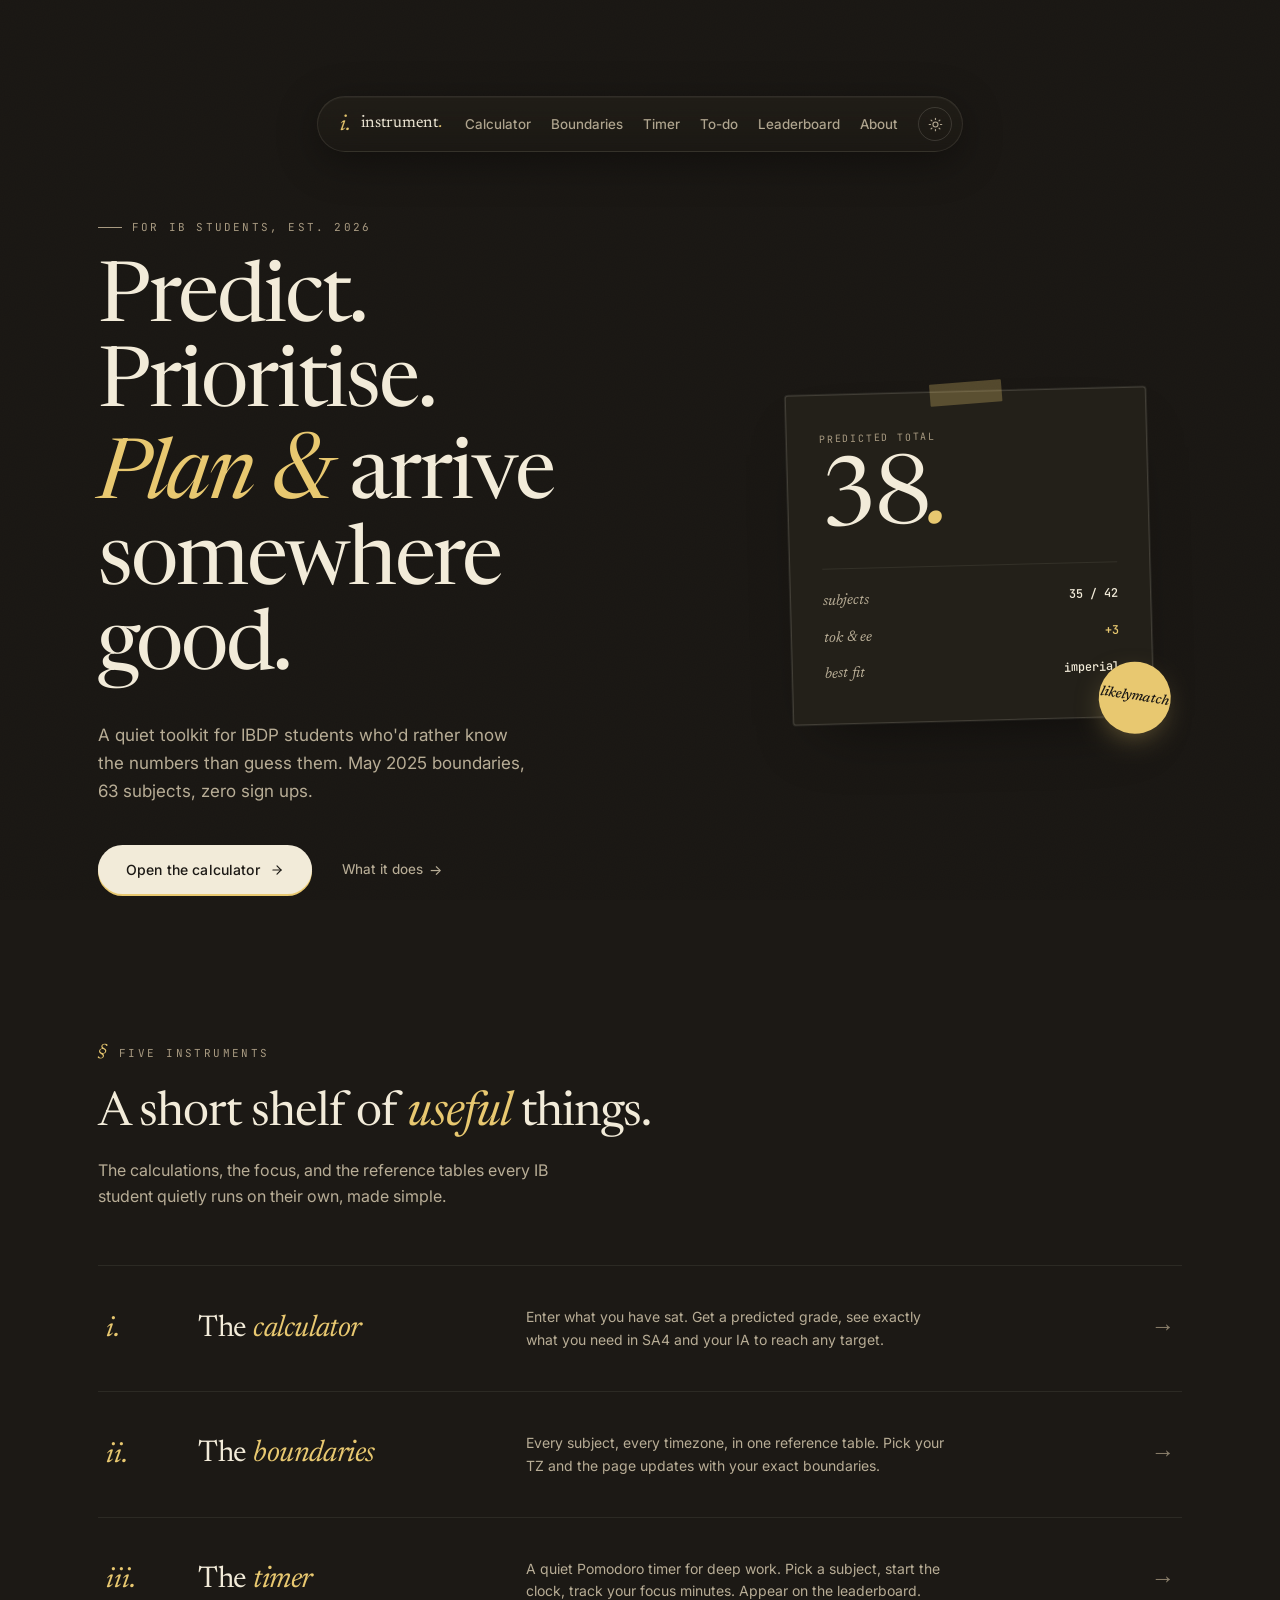
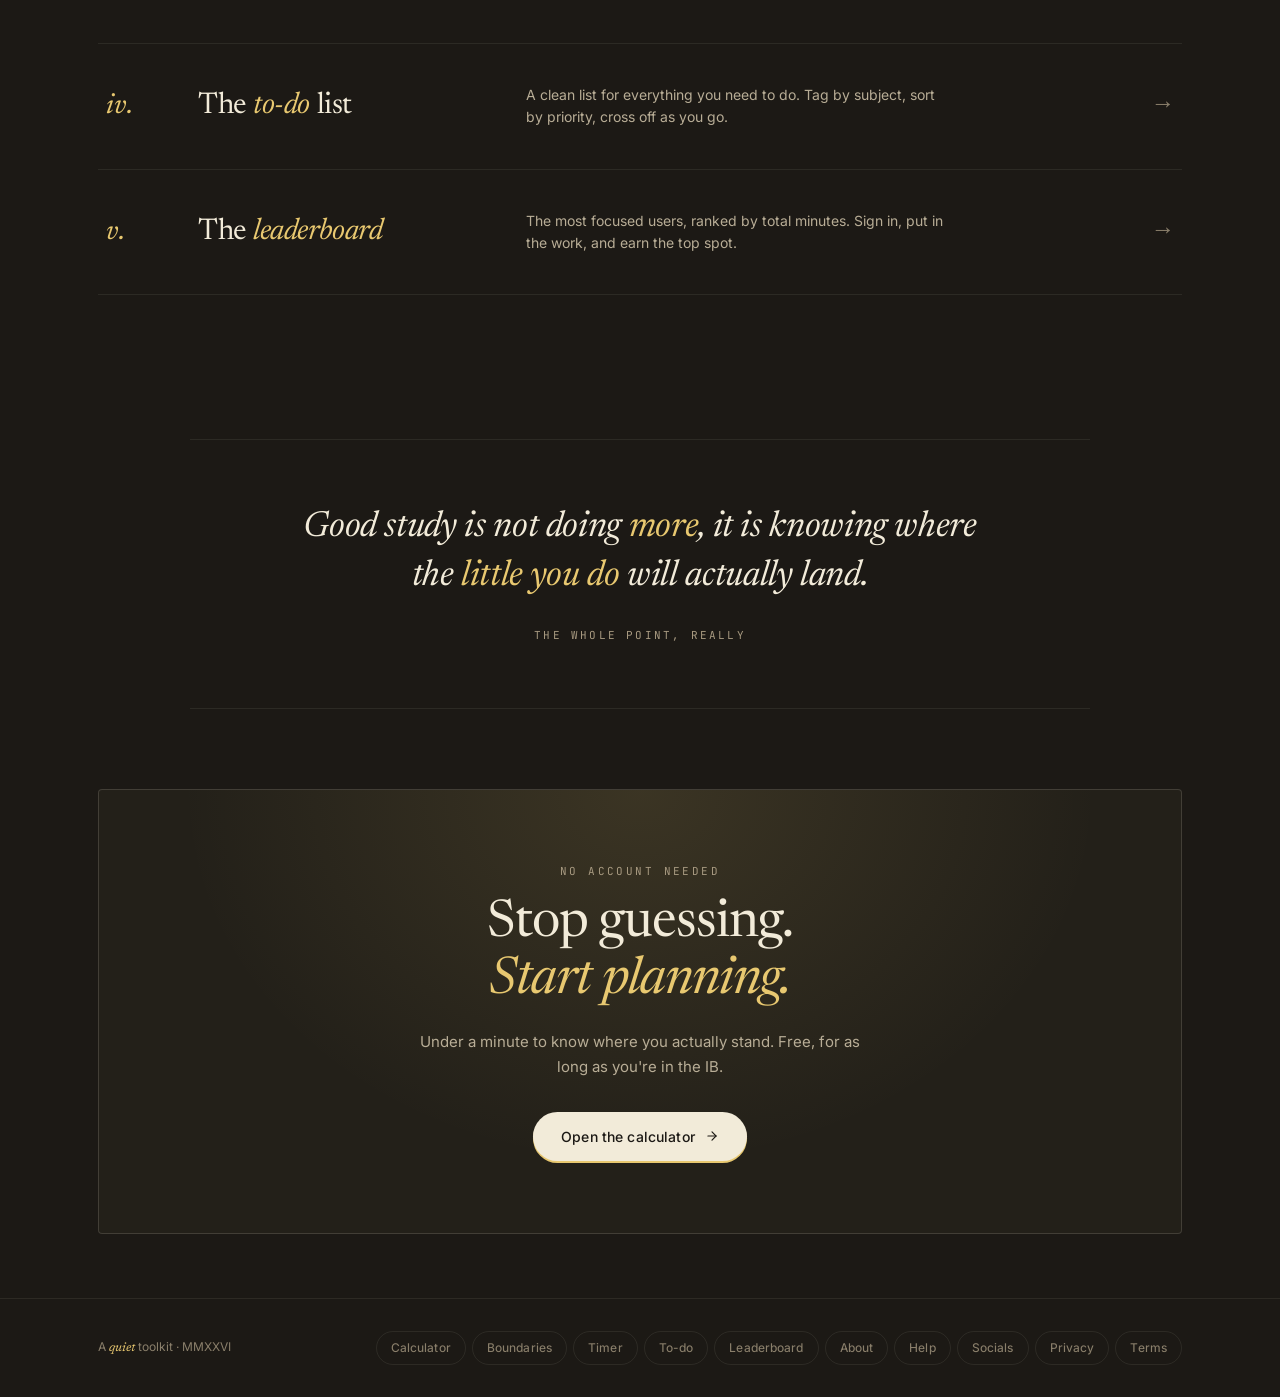
==== commit 7fecc507: "Add files via upload" ====
--- a/index.html
+++ b/index.html
@@ -23,6 +23,7 @@
   --accent-bg:rgba(232,200,112,0.12);
   --muted:#a89a81;
   --line:rgba(242,235,217,0.08);--line2:rgba(242,235,217,0.15);
+  --bd:rgba(242,235,217,0.08);--bd2:rgba(242,235,217,0.15);
   --grain:0.35;
   --blob-a:rgba(232,200,112,0.14);
   --blob-b:rgba(196,150,90,0.1);
@@ -36,6 +37,7 @@
   --accent-bg:rgba(138,107,20,0.1);
   --muted:#6c6450;
   --line:rgba(28,25,21,0.1);--line2:rgba(28,25,21,0.2);
+  --bd:rgba(28,25,21,0.1);--bd2:rgba(28,25,21,0.2);
   --grain:0.2;
   --blob-a:rgba(232,200,112,0.3);
   --blob-b:rgba(196,150,90,0.22);
@@ -58,24 +60,6 @@
   position:relative;
 }
 
-/* Sharp streak lines, 15s recurrence, different directions */
-.bg-stars{position:fixed;inset:0;pointer-events:none;z-index:0;overflow:hidden}
-.star{position:absolute;will-change:transform,opacity;opacity:0;height:2px;border-radius:100px}
-.star::before{content:'';position:absolute;inset:0;background:linear-gradient(90deg,transparent 0%,rgba(232,200,112,0) 8%,rgba(232,200,112,0.9) 50%,rgba(255,220,140,0) 92%,transparent 100%);filter:blur(0.5px);border-radius:100px}
-html[data-theme="light"] .star::before{background:linear-gradient(90deg,transparent 0%,rgba(138,107,20,0) 8%,rgba(138,107,20,0.75) 50%,rgba(168,133,31,0) 92%,transparent 100%)}
-.star-1{width:320px;top:12%;left:-340px;animation:streak-1 15s linear infinite;animation-delay:0s}
-.star-2{width:260px;top:68%;left:-340px;animation:streak-2 15s linear infinite;animation-delay:-3s}
-.star-3{width:360px;top:30%;left:calc(100vw + 360px);animation:streak-3 15s linear infinite;animation-delay:-6s}
-.star-4{width:220px;top:85%;left:-340px;animation:streak-4 15s linear infinite;animation-delay:-9s}
-.star-5{width:300px;top:48%;left:calc(100vw + 360px);animation:streak-5 15s linear infinite;animation-delay:-12s}
-@keyframes streak-1{0%{transform:translate(0,0) rotate(-5deg);opacity:0}6%{opacity:0}10%{opacity:1}16%{opacity:1}22%{opacity:0}100%{transform:translate(calc(100vw + 700px),-8vh) rotate(-5deg);opacity:0}}
-@keyframes streak-2{0%{transform:translate(0,0) rotate(-12deg);opacity:0}6%{opacity:0}10%{opacity:1}16%{opacity:1}22%{opacity:0}100%{transform:translate(calc(100vw + 700px),-24vh) rotate(-12deg);opacity:0}}
-@keyframes streak-3{0%{transform:translate(0,0) rotate(188deg);opacity:0}6%{opacity:0}10%{opacity:1}16%{opacity:1}22%{opacity:0}100%{transform:translate(calc(-100vw - 700px),12vh) rotate(188deg);opacity:0}}
-@keyframes streak-4{0%{transform:translate(0,0) rotate(-18deg);opacity:0}6%{opacity:0}10%{opacity:1}16%{opacity:1}22%{opacity:0}100%{transform:translate(calc(100vw + 700px),-32vh) rotate(-18deg);opacity:0}}
-@keyframes streak-5{0%{transform:translate(0,0) rotate(175deg);opacity:0}6%{opacity:0}10%{opacity:1}16%{opacity:1}22%{opacity:0}100%{transform:translate(calc(-100vw - 700px),-6vh) rotate(175deg);opacity:0}}10%{opacity:1}90%{opacity:1}100%{transform:translate(140vw,10vh) scale(1.3);opacity:0}}
-  50%{transform:translate(100px,-60px) scale(1.05)}
-}
-
 /* Subtle grain overlay */
 body::after{
   content:'';
@@ -88,44 +72,60 @@
   mix-blend-mode:overlay;
 }
 
-body>*{position:relative;z-index:2}
+/* Put body content above the fixed galaxy, but DON'T nuke bg-stars' z-index */
+body > *:not(.bg-stars){position:relative;z-index:2}
+.bg-stars{z-index:0 !important}
 
 /* Nav */
 nav{
-  position:sticky;top:0;z-index:50;
-  background:color-mix(in srgb,var(--bg) 75%,transparent);
-  backdrop-filter:blur(20px) saturate(1.3);
-  -webkit-backdrop-filter:blur(20px) saturate(1.3);
-  border-bottom:1px solid var(--line);
-  transition:background 0.4s ease;
+  position:fixed;top:14px;left:50%;transform:translateX(-50%);z-index:50;
+  background:linear-gradient(180deg,rgba(35,32,25,0.72) 0%,rgba(28,25,21,0.68) 100%);
+  backdrop-filter:blur(24px) saturate(1.4);
+  -webkit-backdrop-filter:blur(24px) saturate(1.4);
+  border:1px solid rgba(242,235,217,0.1);
+  border-radius:100px;
+  box-shadow:0 10px 40px rgba(0,0,0,0.35),0 1px 0 rgba(255,255,255,0.04) inset;
+  transition:all 0.4s ease;
+  max-width:calc(100vw - 28px);
+  width:max-content;
+}
+html[data-theme="light"] nav{
+  background:linear-gradient(180deg,rgba(250,245,232,0.75) 0%,rgba(244,239,228,0.7) 100%);
+  border-color:rgba(28,25,21,0.08);
+  box-shadow:0 10px 40px rgba(28,25,21,0.1),0 1px 0 rgba(255,255,255,0.5) inset;
+}
+body{padding-top:82px}
+@media(max-width:760px){
+  nav{top:10px;max-width:calc(100vw - 20px)}
+  body{padding-top:72px}
 }
 .nav-inner{
-  max-width:1140px;margin:0 auto;padding:0 1.75rem;
-  height:64px;display:flex;align-items:center;justify-content:space-between;
+  padding:0 10px 0 22px;
+  height:54px;display:flex;align-items:center;gap:6px;
 }
 .nav-brand{
   display:flex;align-items:center;gap:10px;
   text-decoration:none;color:var(--ink);
-  padding:6px 10px;margin:-6px -10px;border-radius:12px;
+  padding:4px 8px;margin:-4px 8px -4px -8px;border-radius:100px;
   transition:background 0.15s,transform 0.18s cubic-bezier(0.34,1.56,0.64,1);
 }
-.nav-brand:hover{background:var(--bg2)}
+.nav-brand:hover{background:rgba(242,235,217,0.05)}
 .nav-brand:active{transform:scale(0.94);transition-duration:0.06s}
 .nav-mark{
   font-family:'Newsreader',serif;
-  font-size:28px;font-style:italic;font-weight:400;
+  font-size:22px;font-style:italic;font-weight:400;
   color:var(--accent);line-height:0.8;
   display:inline-block;
   transform:translateY(2px);
 }
 .nav-brand-text{
   font-family:'Newsreader',serif;
-  font-size:20px;font-weight:400;letter-spacing:-0.015em;
+  font-size:17px;font-weight:400;letter-spacing:-0.015em;
 }
 .nav-brand-text em{
   font-style:italic;color:var(--accent);
 }
-.nav-right{display:flex;align-items:center;gap:1.75rem}
+.nav-right{display:flex;align-items:center;gap:1.25rem}
 .nav-link{
   color:var(--ink2);text-decoration:none;
   font-size:13.5px;font-weight:450;
@@ -509,11 +509,31 @@
 <body>
 
 <div class="bg-stars">
-  <div class="star star-1"></div>
-  <div class="star star-2"></div>
-  <div class="star star-3"></div>
-  <div class="star star-4"></div>
-  <div class="star star-5"></div>
+  <div class="nebula nebula-1"></div>
+  <div class="nebula nebula-2"></div>
+  <div class="nebula nebula-3"></div>
+  <div class="starfield starfield-1"></div>
+  <div class="starfield starfield-2"></div>
+  <div class="star gold big s01"></div>
+  <div class="star s02"></div>
+  <div class="star s03"></div>
+  <div class="star gold s04"></div>
+  <div class="star s05"></div>
+  <div class="star big s06"></div>
+  <div class="star gold s07"></div>
+  <div class="star s08"></div>
+  <div class="star s09"></div>
+  <div class="star gold big s10"></div>
+  <div class="star s11"></div>
+  <div class="star s12"></div>
+  <div class="star gold s13"></div>
+  <div class="star big s14"></div>
+  <div class="star s15"></div>
+  <div class="star gold s16"></div>
+  <div class="star s17"></div>
+  <div class="star s18"></div>
+  <div class="shooting"></div>
+  <div class="shooting s2"></div>
 </div>
 
 <nav>
@@ -528,7 +548,7 @@
       <a href="timer.html" class="nav-link hide-mobile">Timer</a>
       <a href="todo.html" class="nav-link hide-mobile">To-do</a>
       <a href="leaderboard.html" class="nav-link hide-mobile">Leaderboard</a>
-      <button class="nav-signin" id="navSignin" onclick="openAuthModal()" aria-label="Sign in"><span class="signin-dot"></span><span id="navSigninLabel">Sign in</span></button>
+      <a href="about.html" class="nav-link hide-mobile">About</a>
       <button class="theme-toggle" onclick="toggleTheme()" aria-label="Toggle theme">
         <svg class="icon-sun" viewBox="0 0 24 24" fill="none" stroke="currentColor" stroke-width="1.8" stroke-linecap="round">
           <circle cx="12" cy="12" r="4"/>
@@ -655,6 +675,7 @@
       <a href="timer.html" class="foot-pill">Timer</a>
       <a href="todo.html" class="foot-pill">To-do</a>
       <a href="leaderboard.html" class="foot-pill">Leaderboard</a>
+      <a href="about.html" class="foot-pill">About</a>
       <a href="help.html" class="foot-pill">Help</a>
       <a href="socials.html" class="foot-pill">Socials</a>
       <a href="privacy.html" class="foot-pill">Privacy</a>
